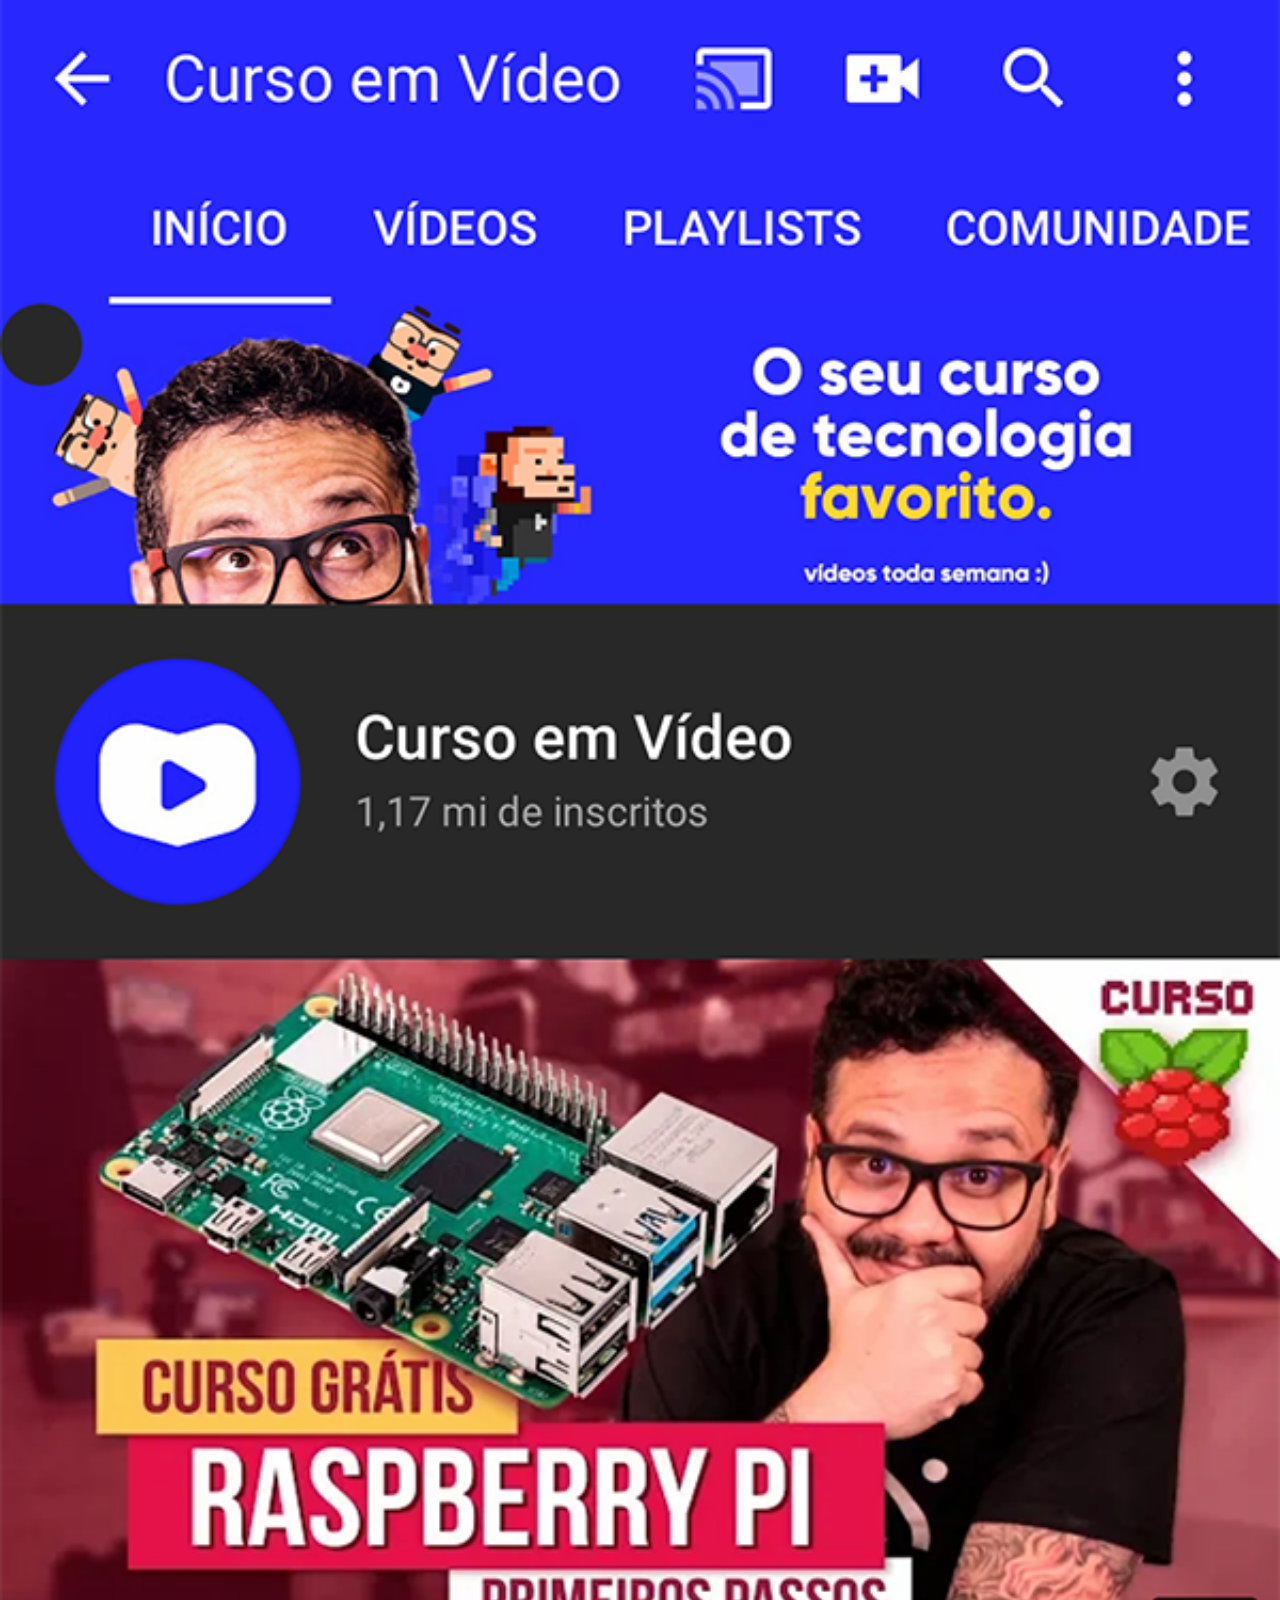
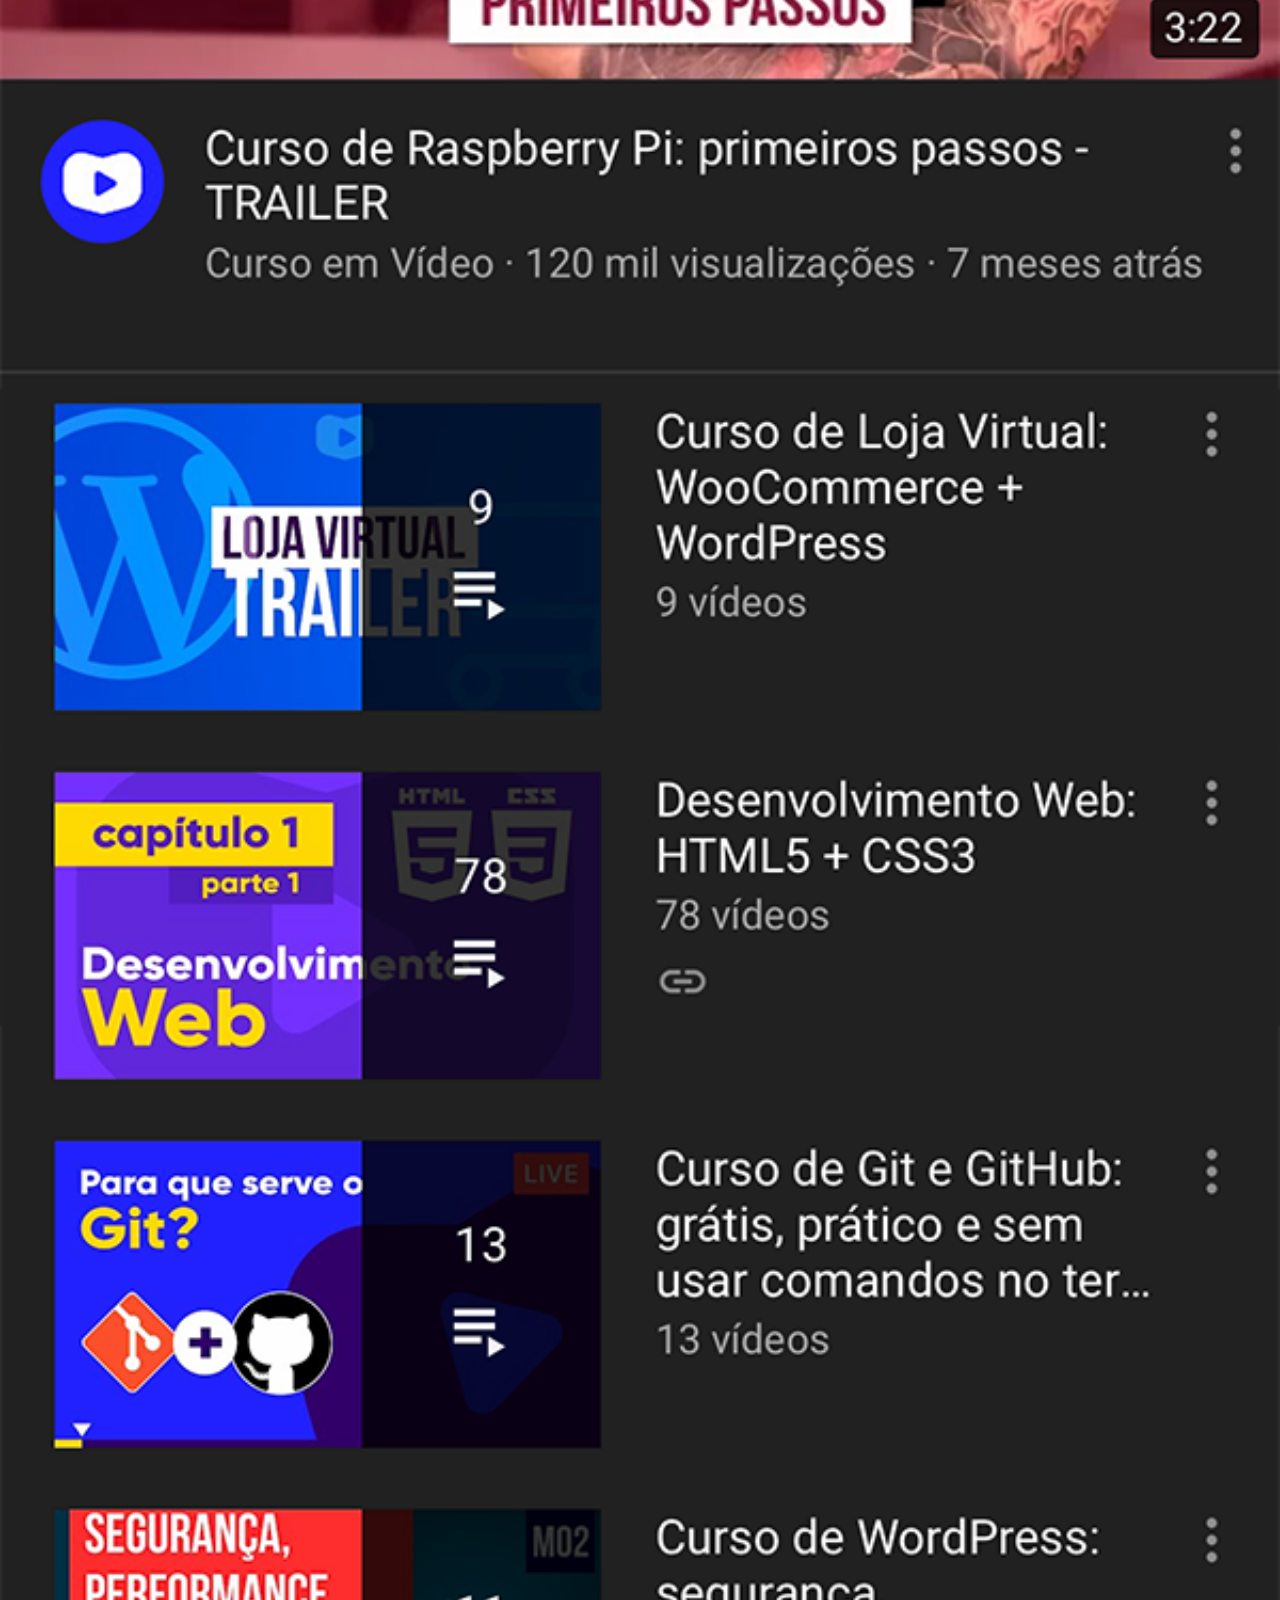
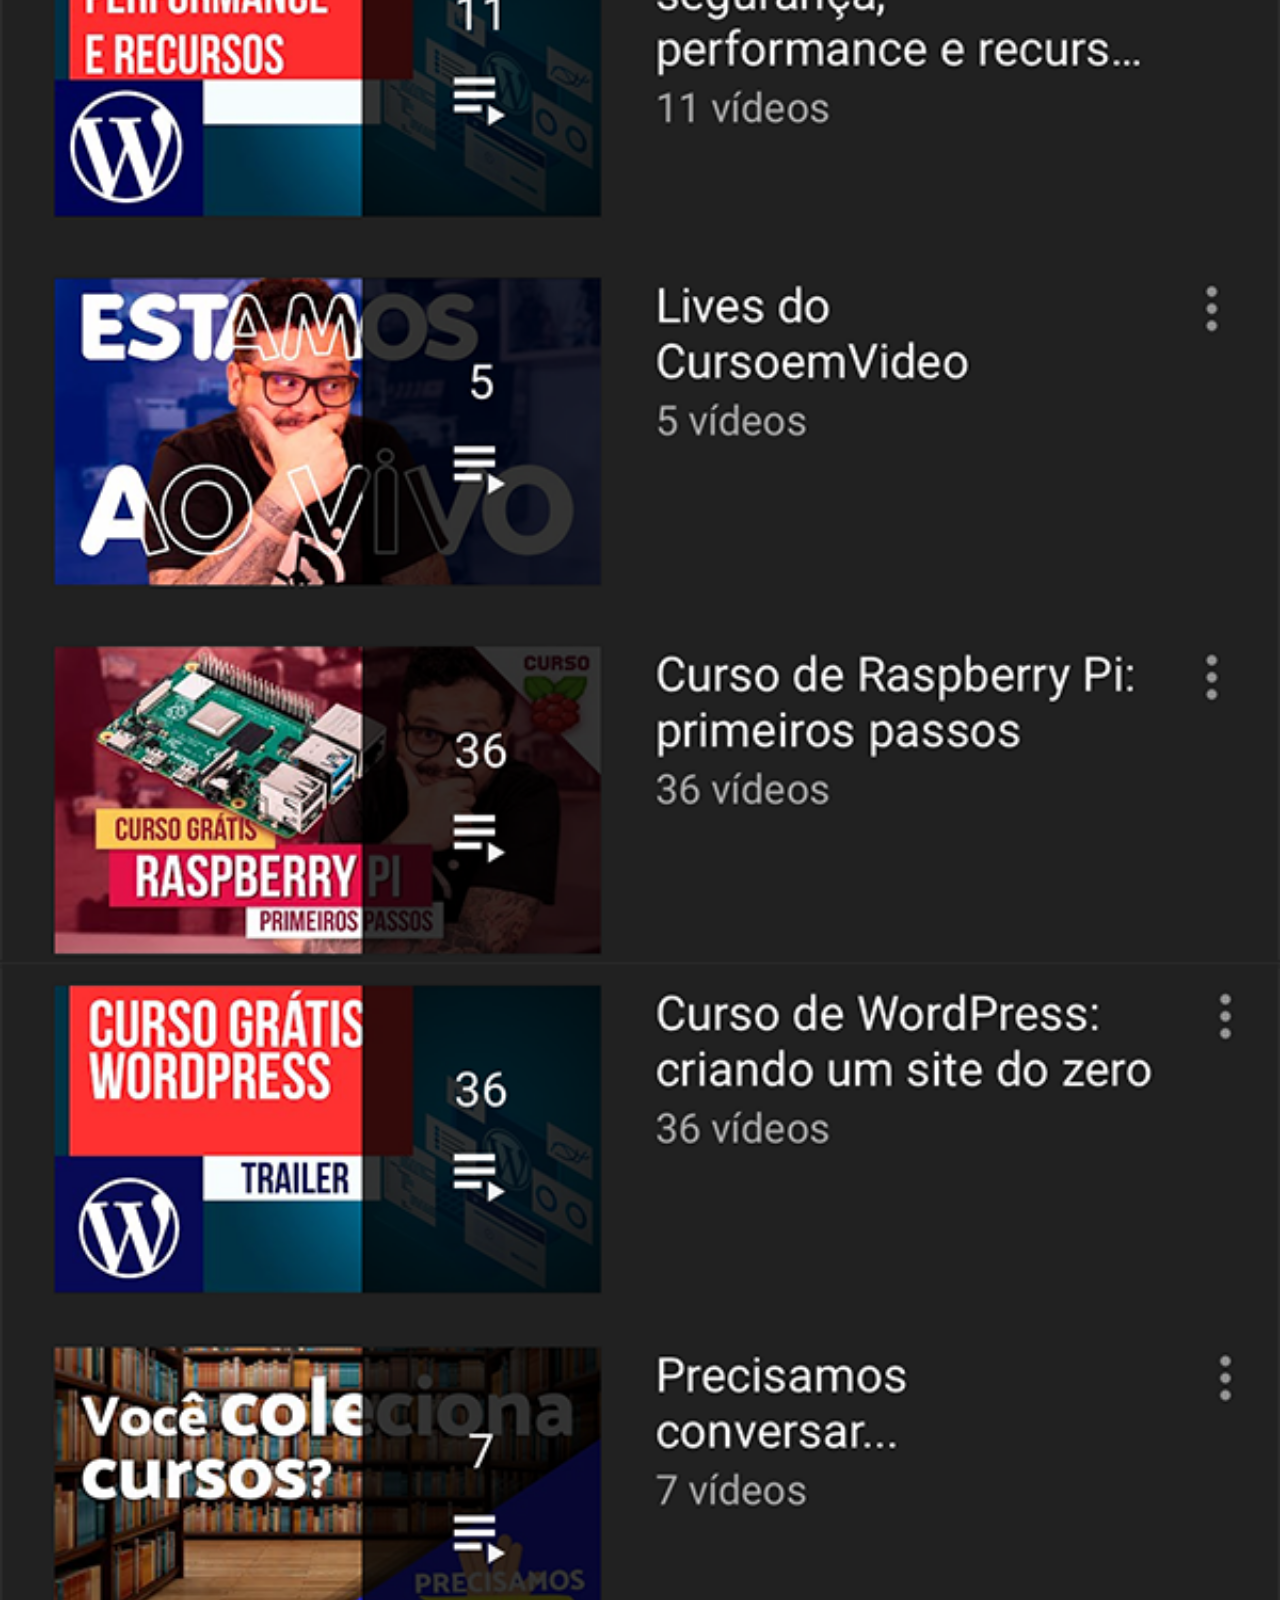
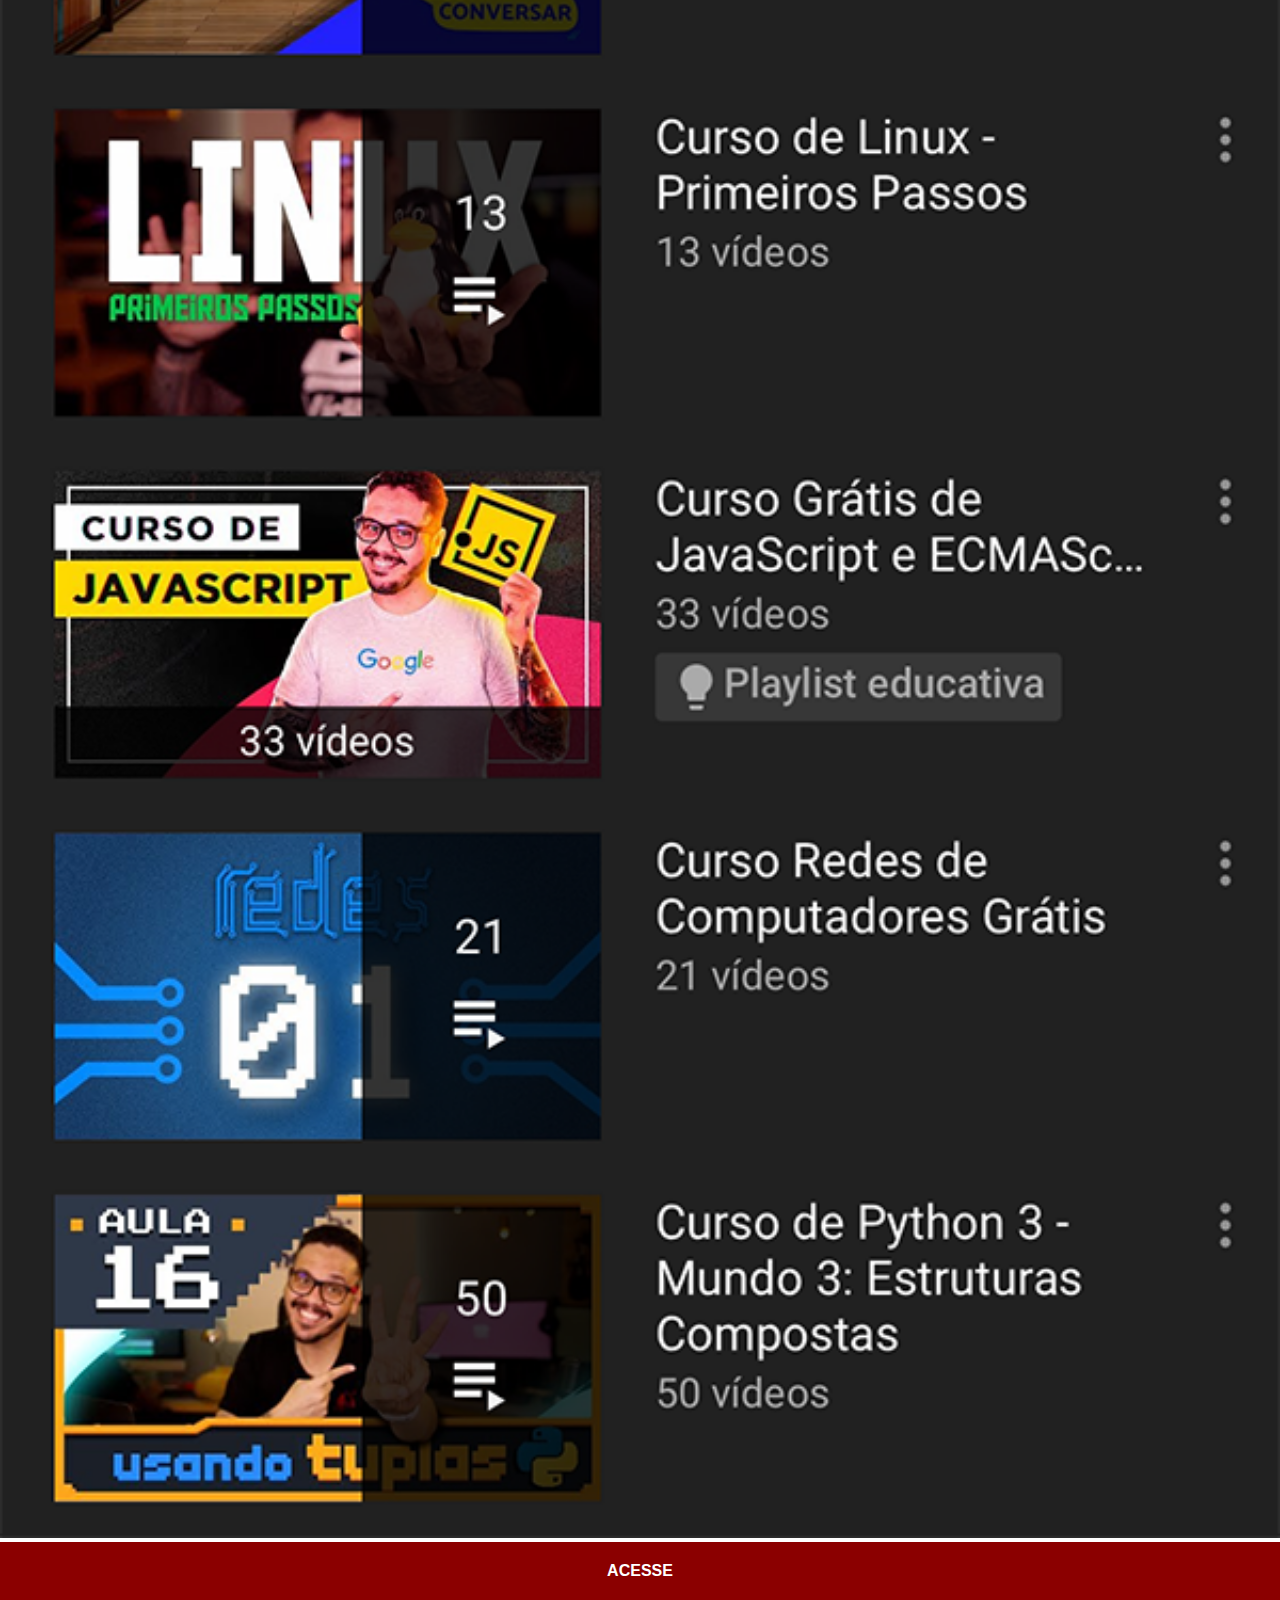
==== youtube.html @ b05d9577 "finalizando edicoes" ====
<!DOCTYPE html>
<html lang="pt-br">
<head>
    <meta charset="UTF-8">
    <meta name="viewport" content="width=device-width, initial-scale=1.0">
    <title>You Tube</title>
    <link rel="stylesheet" href="estilos/social.css">
</head>
<body>
    <img src="imagens/tela-youtube.png" alt="YouTube"><a href="https://www.youtube.com/user/cursoemvideo/playlists" target="_blank">ACESSE</a>
</body>
</html>
---- estilos/social.css ----
@charset "UTF-8";

*{
    margin: 0px;
    padding: 0px;
    font-family: Arial, Helvetica, sans-serif;
}

::-webkit-scrollbar{
    width: 0px;
    height: 0px;
}

img{
    width: 100vw;
}

a{
    display: block;
    background-color: darkred;
    color: white;
    padding: 20px;
    text-align: center;
    font-weight: bolder;
    text-decoration: none;
}

a:hover{
    background-color: red;
}
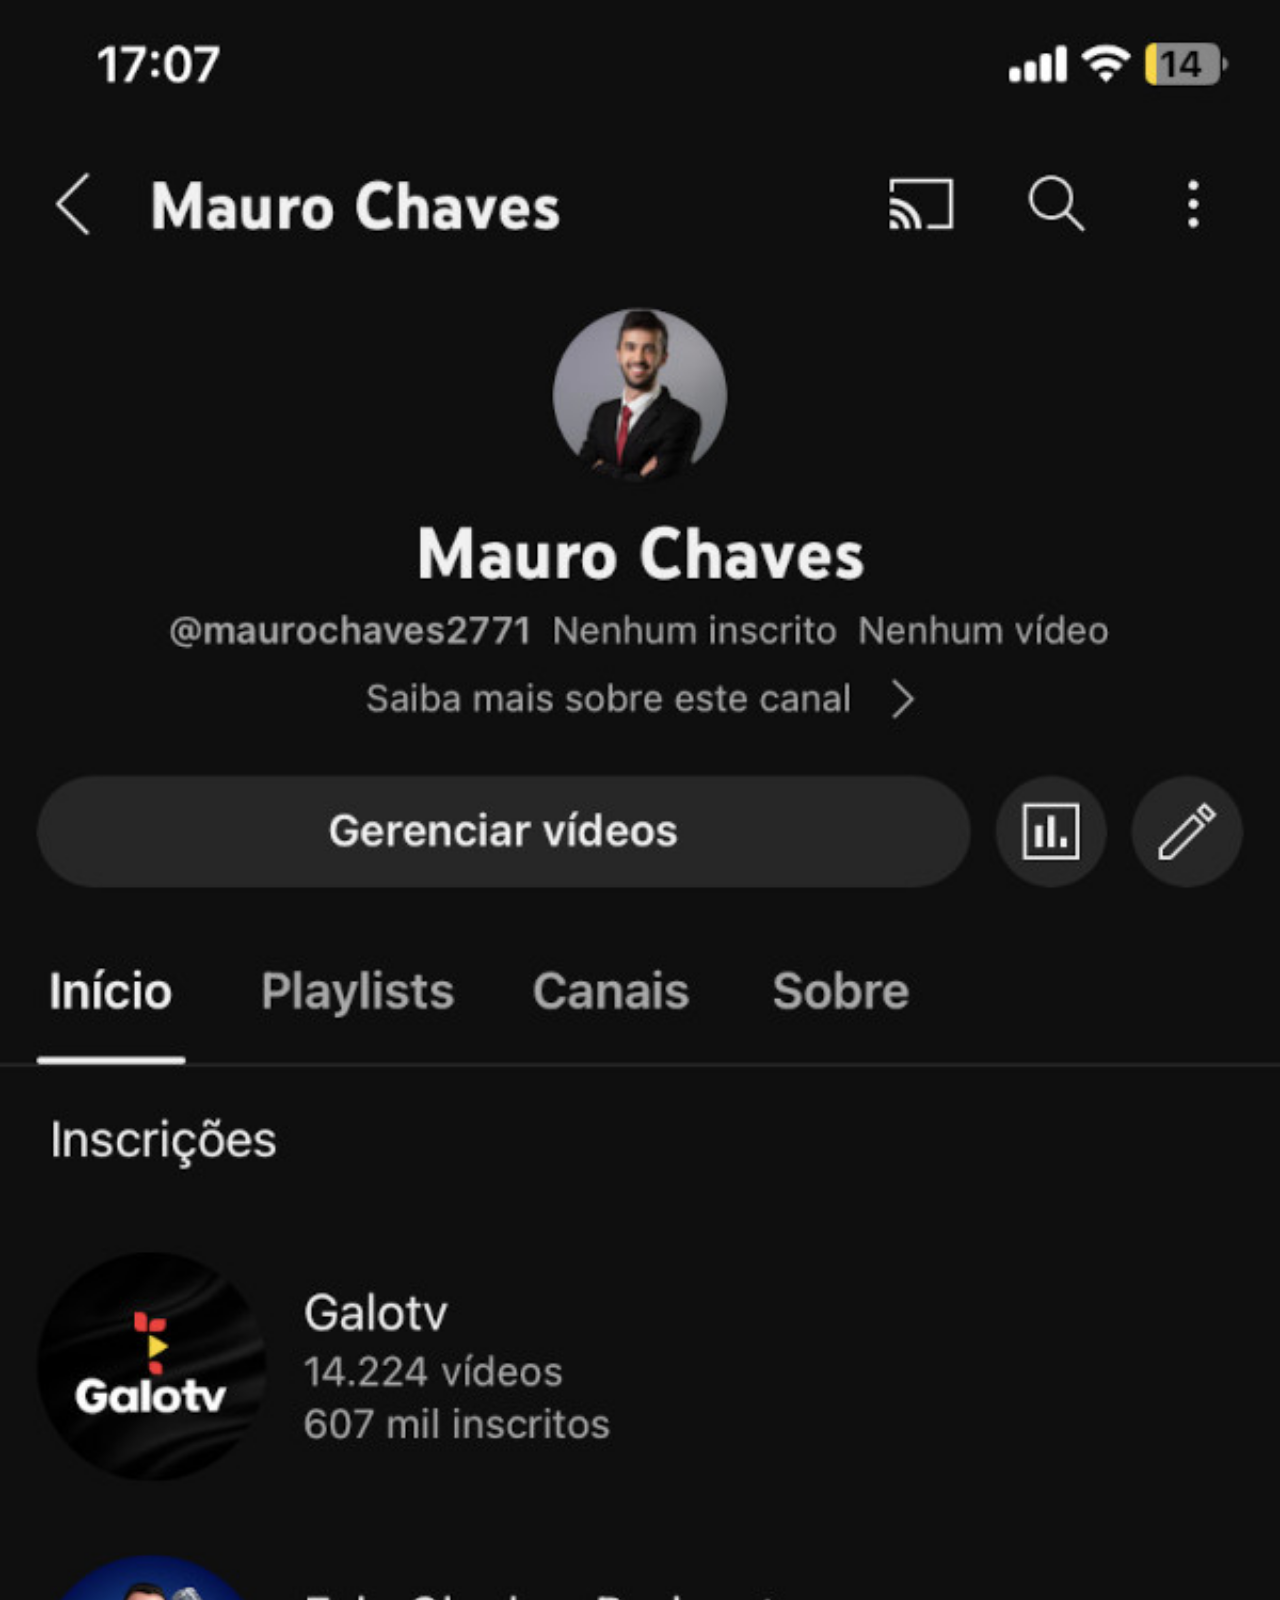
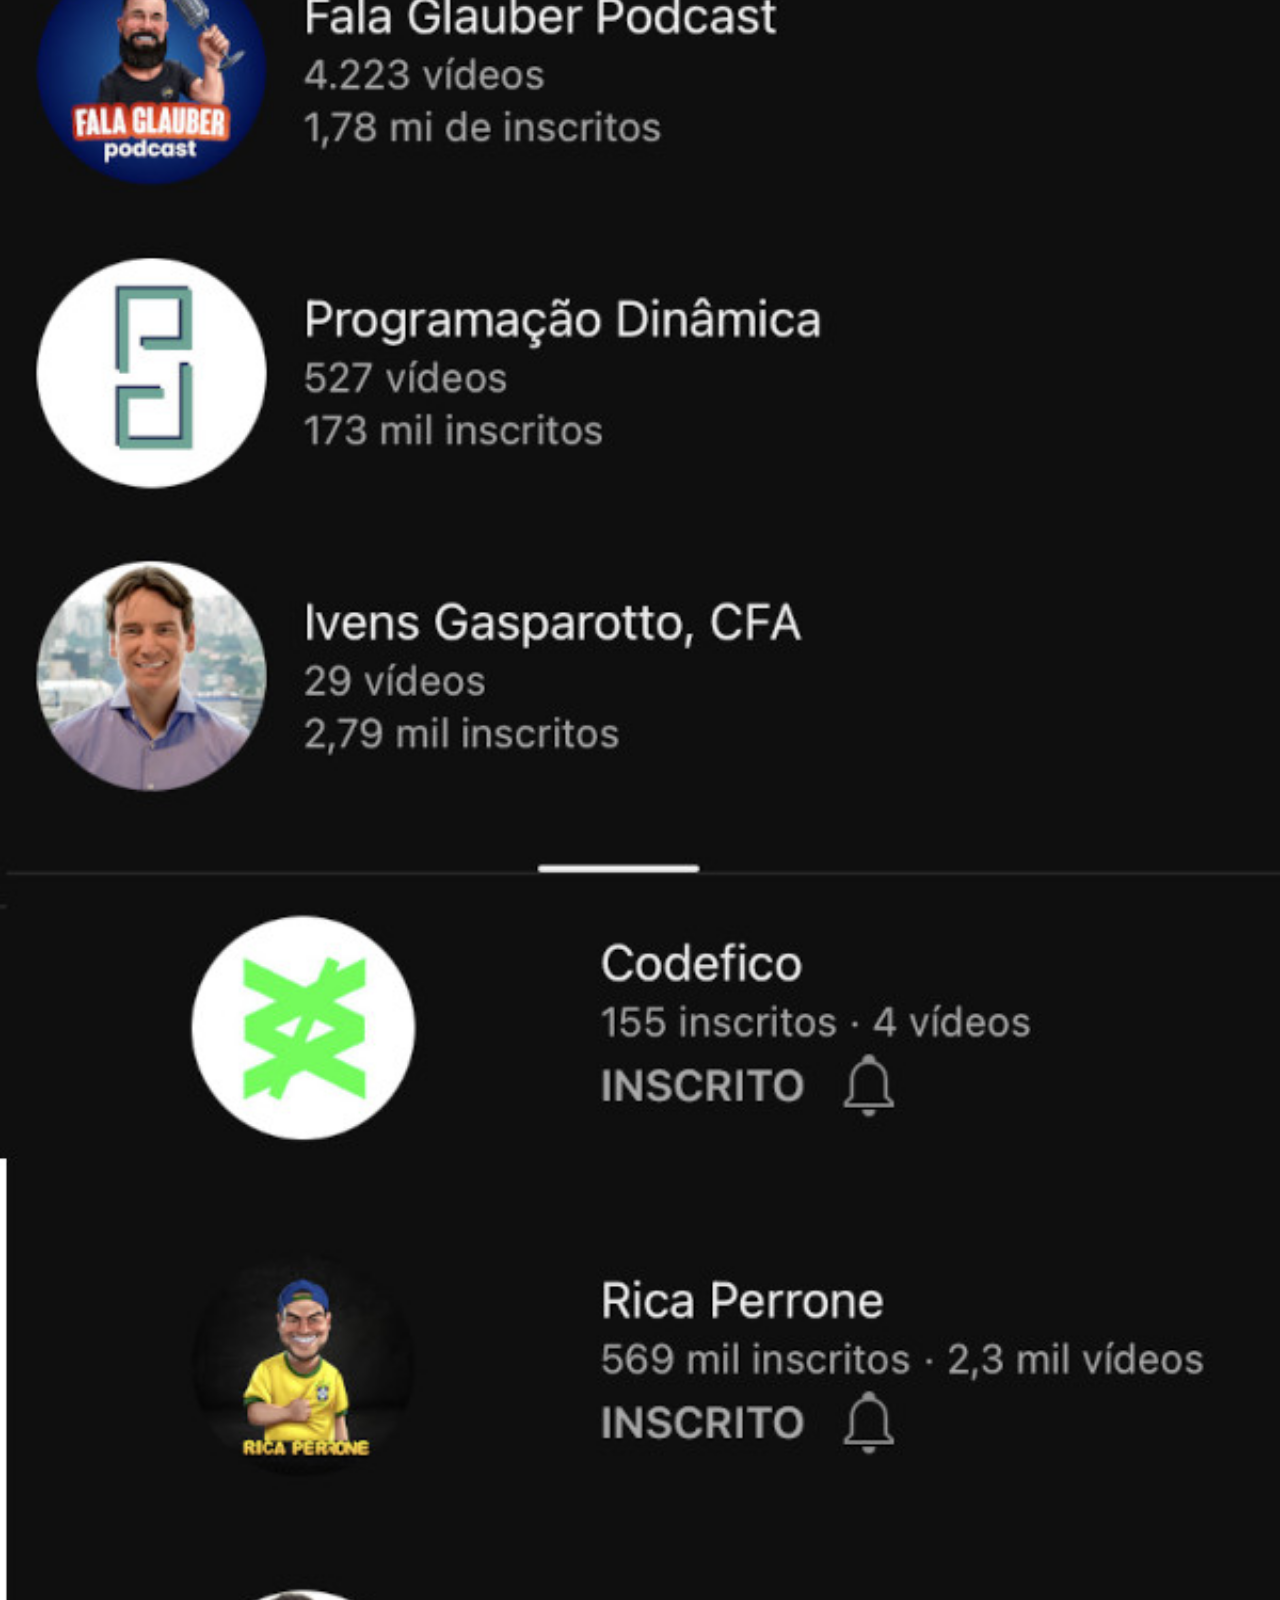
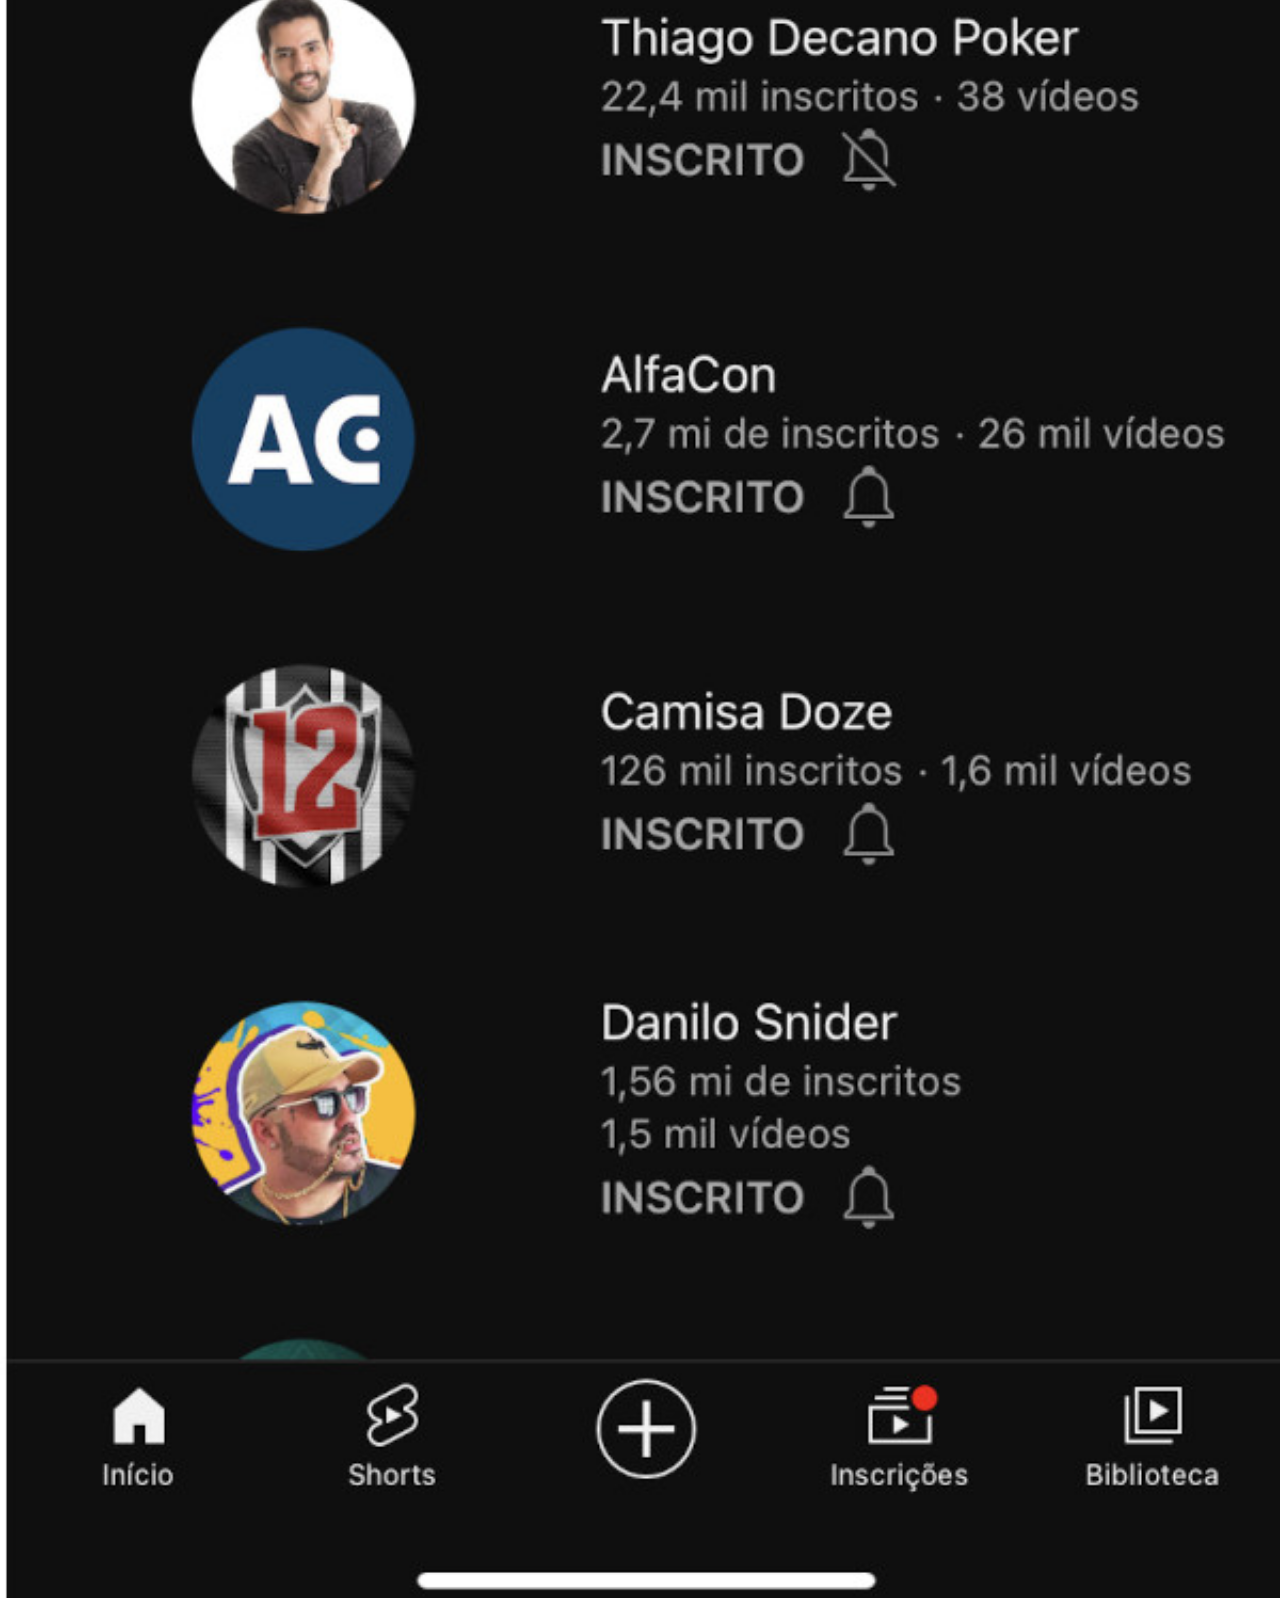
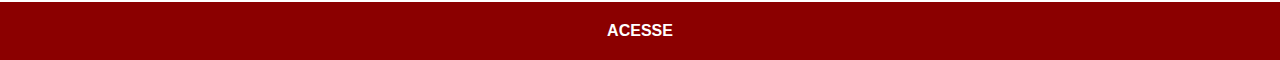
==== commit 3c1f63ab: "editei link do youtube" ====
--- a/youtube.html
+++ b/youtube.html
@@ -7,6 +7,6 @@
     <link rel="stylesheet" href="estilos/social.css">
 </head>
 <body>
-    <img src="imagens/tela-youtube.png" alt="YouTube"><a href="https://www.youtube.com/user/cursoemvideo/playlists" target="_blank">ACESSE</a>
+    <img src="imagens/tela-youtube.png" alt="YouTube"><a href="https://www.youtube.com/channel/UC0eQ3RZWSGAcpFx2oPr27HQ" target="_blank">ACESSE</a>
 </body>
 </html>